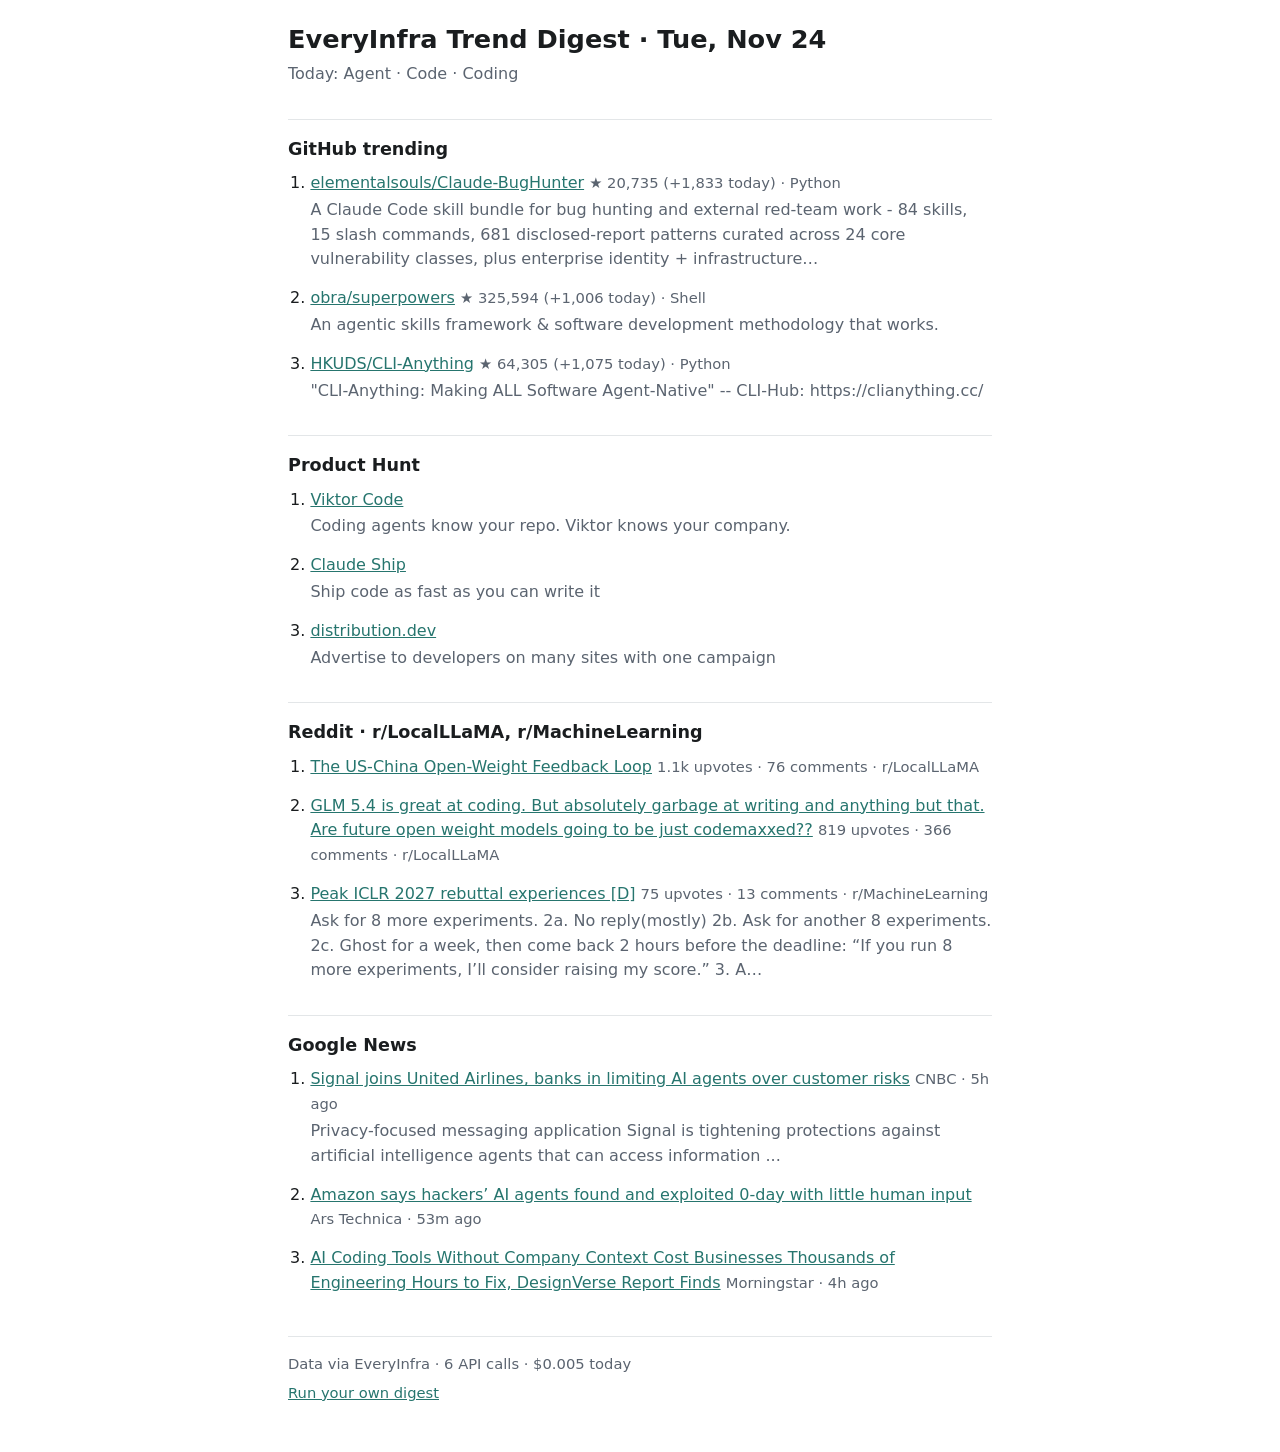
==== docs/index.html @ e2f35b78 "Digest for 2026-11-24" ====
<!doctype html>
<html lang="en">
<head>
<meta charset="utf-8">
<meta name="viewport" content="width=device-width, initial-scale=1">
<title>EveryInfra Trend Digest · Tue, Nov 24</title>
<meta name="description" content="Trend digest for 2026-11-24: Agent, Code, Coding.">
<meta property="og:title" content="EveryInfra Trend Digest · Tue, Nov 24">
<meta property="og:description" content="Trend digest for 2026-11-24: Agent, Code, Coding.">
<link rel="stylesheet" href="assets/style.css">
</head>
<body>
<main>
<header>
<h1>EveryInfra Trend Digest · Tue, Nov 24</h1>
<p class="keywords">Today: Agent · Code · Coding</p>
</header>
<section id="github">
<h2>GitHub trending</h2>
<ol>
<li><p class="item-title"><a href="https://github.com/elementalsouls/Claude-BugHunter" rel="noopener">elementalsouls/Claude-BugHunter</a> <span class="metric">★ 20,735 (+1,833 today) · Python</span></p><p class="summary">A Claude Code skill bundle for bug hunting and external red-team work - 84 skills, 15 slash commands, 681 disclosed-report patterns curated across 24 core vulnerability classes, plus enterprise identity + infrastructure…</p></li>
<li><p class="item-title"><a href="https://github.com/obra/superpowers" rel="noopener">obra/superpowers</a> <span class="metric">★ 325,594 (+1,006 today) · Shell</span></p><p class="summary">An agentic skills framework &amp; software development methodology that works.</p></li>
<li><p class="item-title"><a href="https://github.com/HKUDS/CLI-Anything" rel="noopener">HKUDS/CLI-Anything</a> <span class="metric">★ 64,305 (+1,075 today) · Python</span></p><p class="summary">&quot;CLI-Anything: Making ALL Software Agent-Native&quot; -- CLI-Hub: https://clianything.cc/</p></li>
</ol>
</section>
<section id="producthunt">
<h2>Product Hunt</h2>
<ol>
<li><p class="item-title"><a href="https://www.producthunt.com/products/viktor" rel="noopener">Viktor Code</a></p><p class="summary">Coding agents know your repo. Viktor knows your company.</p></li>
<li><p class="item-title"><a href="https://www.producthunt.com/products/claude-code" rel="noopener">Claude Ship</a></p><p class="summary">Ship code as fast as you can write it</p></li>
<li><p class="item-title"><a href="https://www.producthunt.com/products/distribution-dev" rel="noopener">distribution.dev</a></p><p class="summary">Advertise to developers on many sites with one campaign</p></li>
</ol>
</section>
<section id="reddit">
<h2>Reddit · r/LocalLLaMA, r/MachineLearning</h2>
<ol>
<li><p class="item-title"><a href="https://www.reddit.com/r/LocalLLaMA/comments/1y3q68f/the_uschina_openweight_feedback_loop/" rel="noopener">The US-China Open-Weight Feedback Loop</a> <span class="metric">1.1k upvotes · 76 comments · r/LocalLLaMA</span></p></li>
<li><p class="item-title"><a href="https://www.reddit.com/r/LocalLLaMA/comments/1y3lqu3/glm_54_is_great_at_coding_but_absolutely_garbage/" rel="noopener">GLM 5.4 is great at coding. But absolutely garbage at writing and anything but that. Are future open weight models going to be just codemaxxed??</a> <span class="metric">819 upvotes · 366 comments · r/LocalLLaMA</span></p></li>
<li><p class="item-title"><a href="https://www.reddit.com/r/MachineLearning/comments/1y3oh22/peak_iclr_2027_rebuttal_experiences_d/" rel="noopener">Peak ICLR 2027 rebuttal experiences [D]</a> <span class="metric">75 upvotes · 13 comments · r/MachineLearning</span></p><p class="summary">Ask for 8 more experiments. 2a. No reply(mostly) 2b. Ask for another 8 experiments. 2c. Ghost for a week, then come back 2 hours before the deadline: “If you run 8 more experiments, I’ll consider raising my score.” 3. A…</p></li>
</ol>
</section>
<section id="google_news">
<h2>Google News</h2>
<ol>
<li><p class="item-title"><a href="https://www.cnbc.com/2026/11/24/signal-airlines-banks-ai-limit.html" rel="noopener">Signal joins United Airlines, banks in limiting AI agents over customer risks</a> <span class="metric">CNBC · 5h ago</span></p><p class="summary">Privacy-focused messaging application Signal is tightening protections against artificial intelligence agents that can access information ...</p></li>
<li><p class="item-title"><a href="https://arstechnica.com/security/2026/11/amazon-says-hackers-ai-agents-found-and-exploited-0-day-with-little-human-input/" rel="noopener">Amazon says hackers’ AI agents found and exploited 0-day with little human input</a> <span class="metric">Ars Technica · 53m ago</span></p></li>
<li><p class="item-title"><a href="https://www.morningstar.com/news/business-wire/20261123103590/ai-coding-tools-without-company-context-cost-businesses-thousands-of-engineering-hours-to-fix-designverse-report-finds" rel="noopener">AI Coding Tools Without Company Context Cost Businesses Thousands of Engineering Hours to Fix, DesignVerse Report Finds</a> <span class="metric">Morningstar · 4h ago</span></p></li>
</ol>
</section>
<footer>
<p>Data via EveryInfra · 6 API calls · $0.005 today</p>
<p><a href="https://github.com/everyinfra/trend-digest?utm_source=web-digest" rel="noopener">Run your own digest</a></p>
</footer>
</main>
</body>
</html>
---- docs/assets/style.css ----
:root {
  color-scheme: light dark;
  --bg: #ffffff;
  --text: #1a1d1f;
  --muted: #5b6470;
  --accent: #26756e;
  --line: #e3e6e8;
}
@media (prefers-color-scheme: dark) {
  :root {
    --bg: #111418;
    --text: #e6e8ea;
    --muted: #9aa3ad;
    --accent: #3fbfb4;
    --line: #2a2f35;
  }
}
* { box-sizing: border-box; }
body {
  margin: 0;
  background: var(--bg);
  color: var(--text);
  font: 16px/1.55 system-ui, -apple-system, "Segoe UI", Roboto, "PingFang SC", "Microsoft YaHei", sans-serif;
}
main { max-width: 46rem; margin: 0 auto; padding: 24px 16px 48px; overflow-wrap: anywhere; }
h1 { font-size: 1.6rem; line-height: 1.25; margin: 0 0 6px; }
h2 { font-size: 1.1rem; margin: 32px 0 8px; padding-top: 16px; border-top: 1px solid var(--line); }
a { color: var(--accent); }
ol, ul { padding-left: 1.4rem; margin: 0; }
li { margin: 0 0 14px; }
p { margin: 0; }
.keywords, .metric, .summary, footer { color: var(--muted); }
.metric { font-size: 0.92em; white-space: normal; }
.summary, .why { margin-top: 2px; }
.archive ul { list-style: none; padding: 0; }
footer { margin-top: 40px; padding-top: 16px; border-top: 1px solid var(--line); font-size: 0.92em; }
footer p + p { margin-top: 6px; }
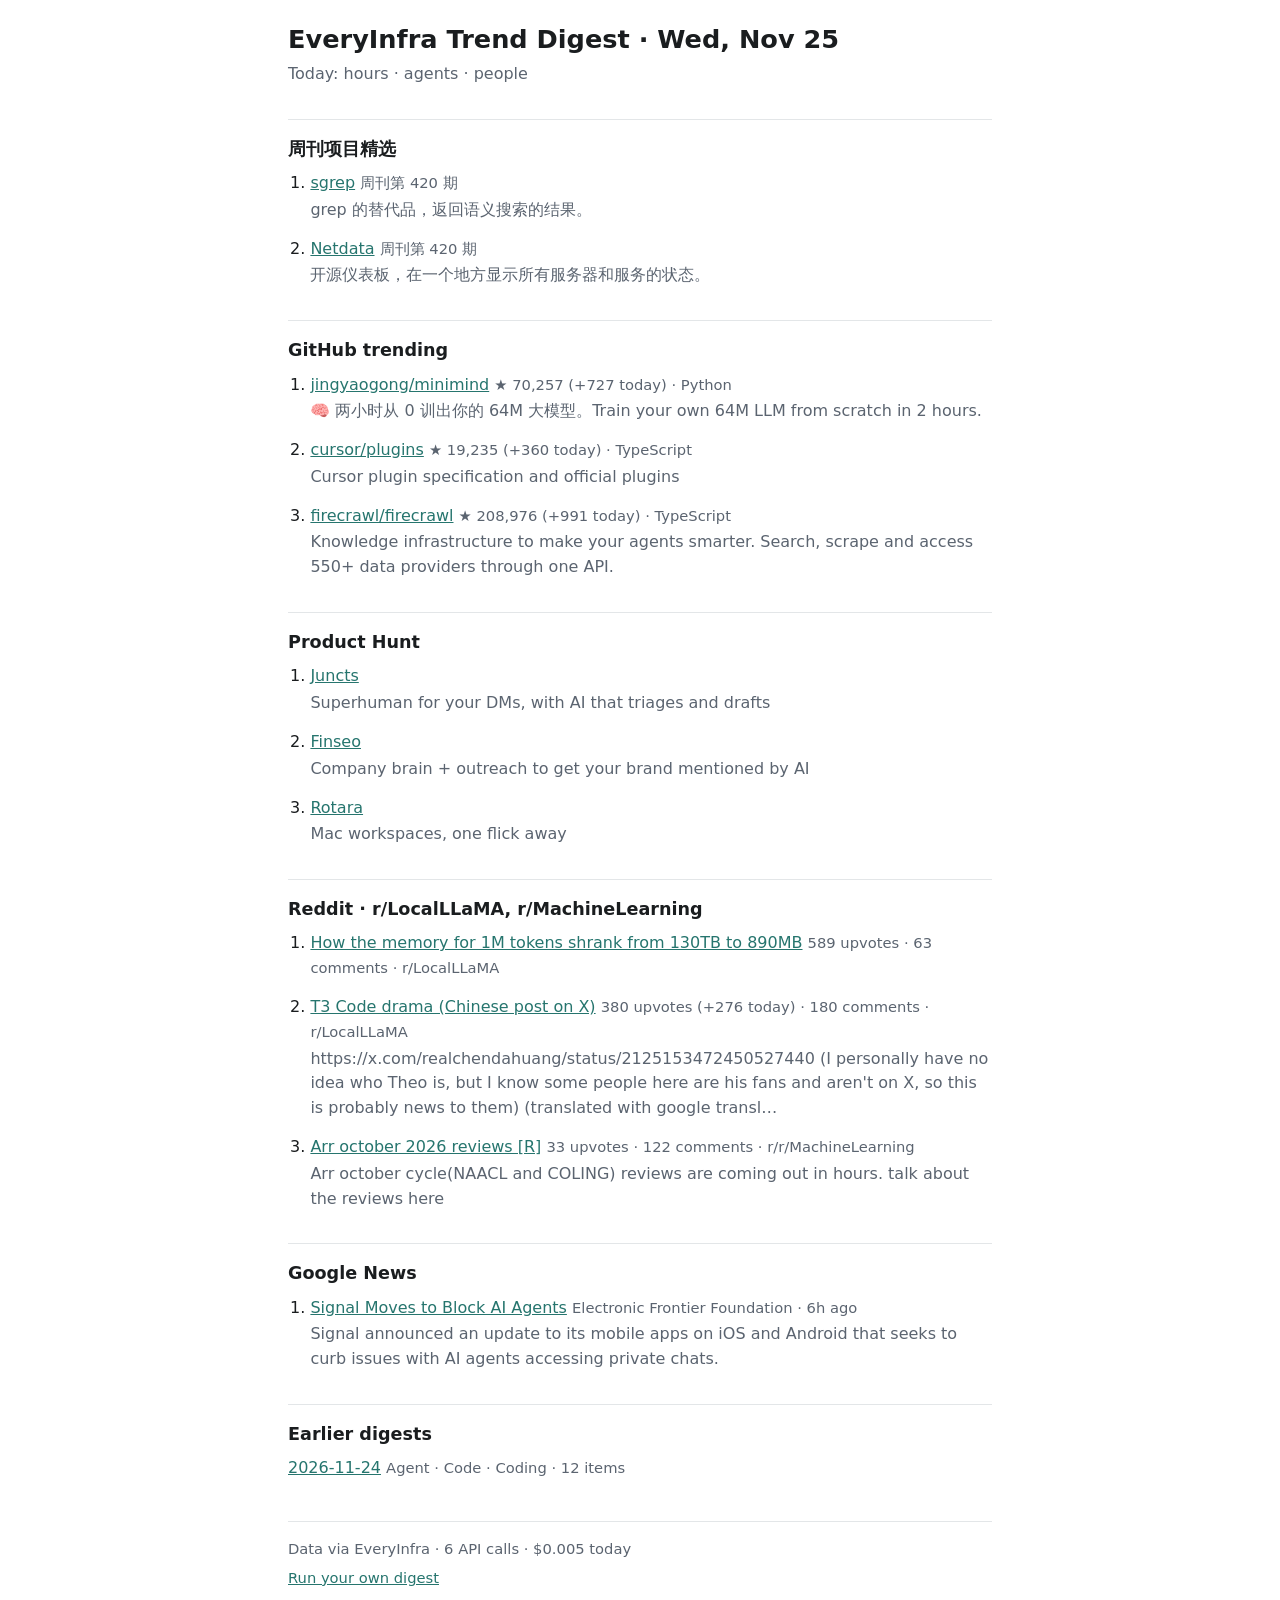
==== commit 0723912d: "Digest for 2026-11-25" ====
--- a/docs/index.html
+++ b/docs/index.html
@@ -3,50 +3,61 @@
 <head>
 <meta charset="utf-8">
 <meta name="viewport" content="width=device-width, initial-scale=1">
-<title>EveryInfra Trend Digest · Tue, Nov 24</title>
-<meta name="description" content="Trend digest for 2026-11-24: Agent, Code, Coding.">
-<meta property="og:title" content="EveryInfra Trend Digest · Tue, Nov 24">
-<meta property="og:description" content="Trend digest for 2026-11-24: Agent, Code, Coding.">
+<title>EveryInfra Trend Digest · Wed, Nov 25</title>
+<meta name="description" content="Trend digest for 2026-11-25: hours, agents, people.">
+<meta property="og:title" content="EveryInfra Trend Digest · Wed, Nov 25">
+<meta property="og:description" content="Trend digest for 2026-11-25: hours, agents, people.">
 <link rel="stylesheet" href="assets/style.css">
 </head>
 <body>
 <main>
 <header>
-<h1>EveryInfra Trend Digest · Tue, Nov 24</h1>
-<p class="keywords">Today: Agent · Code · Coding</p>
+<h1>EveryInfra Trend Digest · Wed, Nov 25</h1>
+<p class="keywords">Today: hours · agents · people</p>
 </header>
+<section id="ruanyf_weekly">
+<h2>周刊项目精选</h2>
+<ol>
+<li><p class="item-title"><a href="https://github.com/arunsupe/semantic-grep" rel="noopener">sgrep</a> <span class="metric">周刊第 420 期</span></p><p class="summary">grep 的替代品，返回语义搜索的结果。</p></li>
+<li><p class="item-title"><a href="https://github.com/netdata/netdata" rel="noopener">Netdata</a> <span class="metric">周刊第 420 期</span></p><p class="summary">开源仪表板，在一个地方显示所有服务器和服务的状态。</p></li>
+</ol>
+</section>
 <section id="github">
 <h2>GitHub trending</h2>
 <ol>
-<li><p class="item-title"><a href="https://github.com/elementalsouls/Claude-BugHunter" rel="noopener">elementalsouls/Claude-BugHunter</a> <span class="metric">★ 20,735 (+1,833 today) · Python</span></p><p class="summary">A Claude Code skill bundle for bug hunting and external red-team work - 84 skills, 15 slash commands, 681 disclosed-report patterns curated across 24 core vulnerability classes, plus enterprise identity + infrastructure…</p></li>
-<li><p class="item-title"><a href="https://github.com/obra/superpowers" rel="noopener">obra/superpowers</a> <span class="metric">★ 325,594 (+1,006 today) · Shell</span></p><p class="summary">An agentic skills framework &amp; software development methodology that works.</p></li>
-<li><p class="item-title"><a href="https://github.com/HKUDS/CLI-Anything" rel="noopener">HKUDS/CLI-Anything</a> <span class="metric">★ 64,305 (+1,075 today) · Python</span></p><p class="summary">&quot;CLI-Anything: Making ALL Software Agent-Native&quot; -- CLI-Hub: https://clianything.cc/</p></li>
+<li><p class="item-title"><a href="https://github.com/jingyaogong/minimind" rel="noopener">jingyaogong/minimind</a> <span class="metric">★ 70,257 (+727 today) · Python</span></p><p class="summary">🧠 两小时从 0 训出你的 64M 大模型。Train your own 64M LLM from scratch in 2 hours.</p></li>
+<li><p class="item-title"><a href="https://github.com/cursor/plugins" rel="noopener">cursor/plugins</a> <span class="metric">★ 19,235 (+360 today) · TypeScript</span></p><p class="summary">Cursor plugin specification and official plugins</p></li>
+<li><p class="item-title"><a href="https://github.com/firecrawl/firecrawl" rel="noopener">firecrawl/firecrawl</a> <span class="metric">★ 208,976 (+991 today) · TypeScript</span></p><p class="summary">Knowledge infrastructure to make your agents smarter. Search, scrape and access 550+ data providers through one API.</p></li>
 </ol>
 </section>
 <section id="producthunt">
 <h2>Product Hunt</h2>
 <ol>
-<li><p class="item-title"><a href="https://www.producthunt.com/products/viktor" rel="noopener">Viktor Code</a></p><p class="summary">Coding agents know your repo. Viktor knows your company.</p></li>
-<li><p class="item-title"><a href="https://www.producthunt.com/products/claude-code" rel="noopener">Claude Ship</a></p><p class="summary">Ship code as fast as you can write it</p></li>
-<li><p class="item-title"><a href="https://www.producthunt.com/products/distribution-dev" rel="noopener">distribution.dev</a></p><p class="summary">Advertise to developers on many sites with one campaign</p></li>
+<li><p class="item-title"><a href="https://www.producthunt.com/products/juncts" rel="noopener">Juncts</a></p><p class="summary">Superhuman for your DMs, with AI that triages and drafts</p></li>
+<li><p class="item-title"><a href="https://www.producthunt.com/products/finseo-ai" rel="noopener">Finseo</a></p><p class="summary">Company brain + outreach to get your brand mentioned by AI</p></li>
+<li><p class="item-title"><a href="https://www.producthunt.com/products/rotara" rel="noopener">Rotara</a></p><p class="summary">Mac workspaces, one flick away</p></li>
 </ol>
 </section>
 <section id="reddit">
 <h2>Reddit · r/LocalLLaMA, r/MachineLearning</h2>
 <ol>
-<li><p class="item-title"><a href="https://www.reddit.com/r/LocalLLaMA/comments/1y3q68f/the_uschina_openweight_feedback_loop/" rel="noopener">The US-China Open-Weight Feedback Loop</a> <span class="metric">1.1k upvotes · 76 comments · r/LocalLLaMA</span></p></li>
-<li><p class="item-title"><a href="https://www.reddit.com/r/LocalLLaMA/comments/1y3lqu3/glm_54_is_great_at_coding_but_absolutely_garbage/" rel="noopener">GLM 5.4 is great at coding. But absolutely garbage at writing and anything but that. Are future open weight models going to be just codemaxxed??</a> <span class="metric">819 upvotes · 366 comments · r/LocalLLaMA</span></p></li>
-<li><p class="item-title"><a href="https://www.reddit.com/r/MachineLearning/comments/1y3oh22/peak_iclr_2027_rebuttal_experiences_d/" rel="noopener">Peak ICLR 2027 rebuttal experiences [D]</a> <span class="metric">75 upvotes · 13 comments · r/MachineLearning</span></p><p class="summary">Ask for 8 more experiments. 2a. No reply(mostly) 2b. Ask for another 8 experiments. 2c. Ghost for a week, then come back 2 hours before the deadline: “If you run 8 more experiments, I’ll consider raising my score.” 3. A…</p></li>
+<li><p class="item-title"><a href="https://www.reddit.com/r/LocalLLaMA/comments/1y4kikk/how_the_memory_for_1m_tokens_shrank_from_130tb_to/" rel="noopener">How the memory for 1M tokens shrank from 130TB to 890MB</a> <span class="metric">589 upvotes · 63 comments · r/LocalLLaMA</span></p></li>
+<li><p class="item-title"><a href="https://www.reddit.com/r/LocalLLaMA/comments/1y4atw3/t3_code_drama_chinese_post_on_x/" rel="noopener">T3 Code drama (Chinese post on X)</a> <span class="metric">380 upvotes (+276 today) · 180 comments · r/LocalLLaMA</span></p><p class="summary">https://x.com/realchendahuang/status/2125153472450527440 (I personally have no idea who Theo is, but I know some people here are his fans and aren&#x27;t on X, so this is probably news to them) (translated with google transl…</p></li>
+<li><p class="item-title"><a href="https://www.reddit.com/r/MachineLearning/comments/1y483vx/arr_october_2026_reviews_r/" rel="noopener">Arr october 2026 reviews [R]</a> <span class="metric">33 upvotes · 122 comments · r/r/MachineLearning</span></p><p class="summary">Arr october cycle(NAACL and COLING) reviews are coming out in hours. talk about the reviews here</p></li>
 </ol>
 </section>
 <section id="google_news">
 <h2>Google News</h2>
 <ol>
-<li><p class="item-title"><a href="https://www.cnbc.com/2026/11/24/signal-airlines-banks-ai-limit.html" rel="noopener">Signal joins United Airlines, banks in limiting AI agents over customer risks</a> <span class="metric">CNBC · 5h ago</span></p><p class="summary">Privacy-focused messaging application Signal is tightening protections against artificial intelligence agents that can access information ...</p></li>
-<li><p class="item-title"><a href="https://arstechnica.com/security/2026/11/amazon-says-hackers-ai-agents-found-and-exploited-0-day-with-little-human-input/" rel="noopener">Amazon says hackers’ AI agents found and exploited 0-day with little human input</a> <span class="metric">Ars Technica · 53m ago</span></p></li>
-<li><p class="item-title"><a href="https://www.morningstar.com/news/business-wire/20261123103590/ai-coding-tools-without-company-context-cost-businesses-thousands-of-engineering-hours-to-fix-designverse-report-finds" rel="noopener">AI Coding Tools Without Company Context Cost Businesses Thousands of Engineering Hours to Fix, DesignVerse Report Finds</a> <span class="metric">Morningstar · 4h ago</span></p></li>
+<li><p class="item-title"><a href="https://www.eff.org/deeplinks/2026/11/signal-now-blocks-ai-agents" rel="noopener">Signal Moves to Block AI Agents</a> <span class="metric">Electronic Frontier Foundation · 6h ago</span></p><p class="summary">Signal announced an update to its mobile apps on iOS and Android that seeks to curb issues with AI agents accessing private chats.</p></li>
 </ol>
 </section>
+<nav class="archive">
+<h2>Earlier digests</h2>
+<ul>
+<li><a href="archive/2026-11-24.html">2026-11-24</a> <span class="metric">Agent · Code · Coding · 12 items</span></li>
+</ul>
+</nav>
 <footer>
 <p>Data via EveryInfra · 6 API calls · $0.005 today</p>
 <p><a href="https://github.com/everyinfra/trend-digest?utm_source=web-digest" rel="noopener">Run your own digest</a></p>
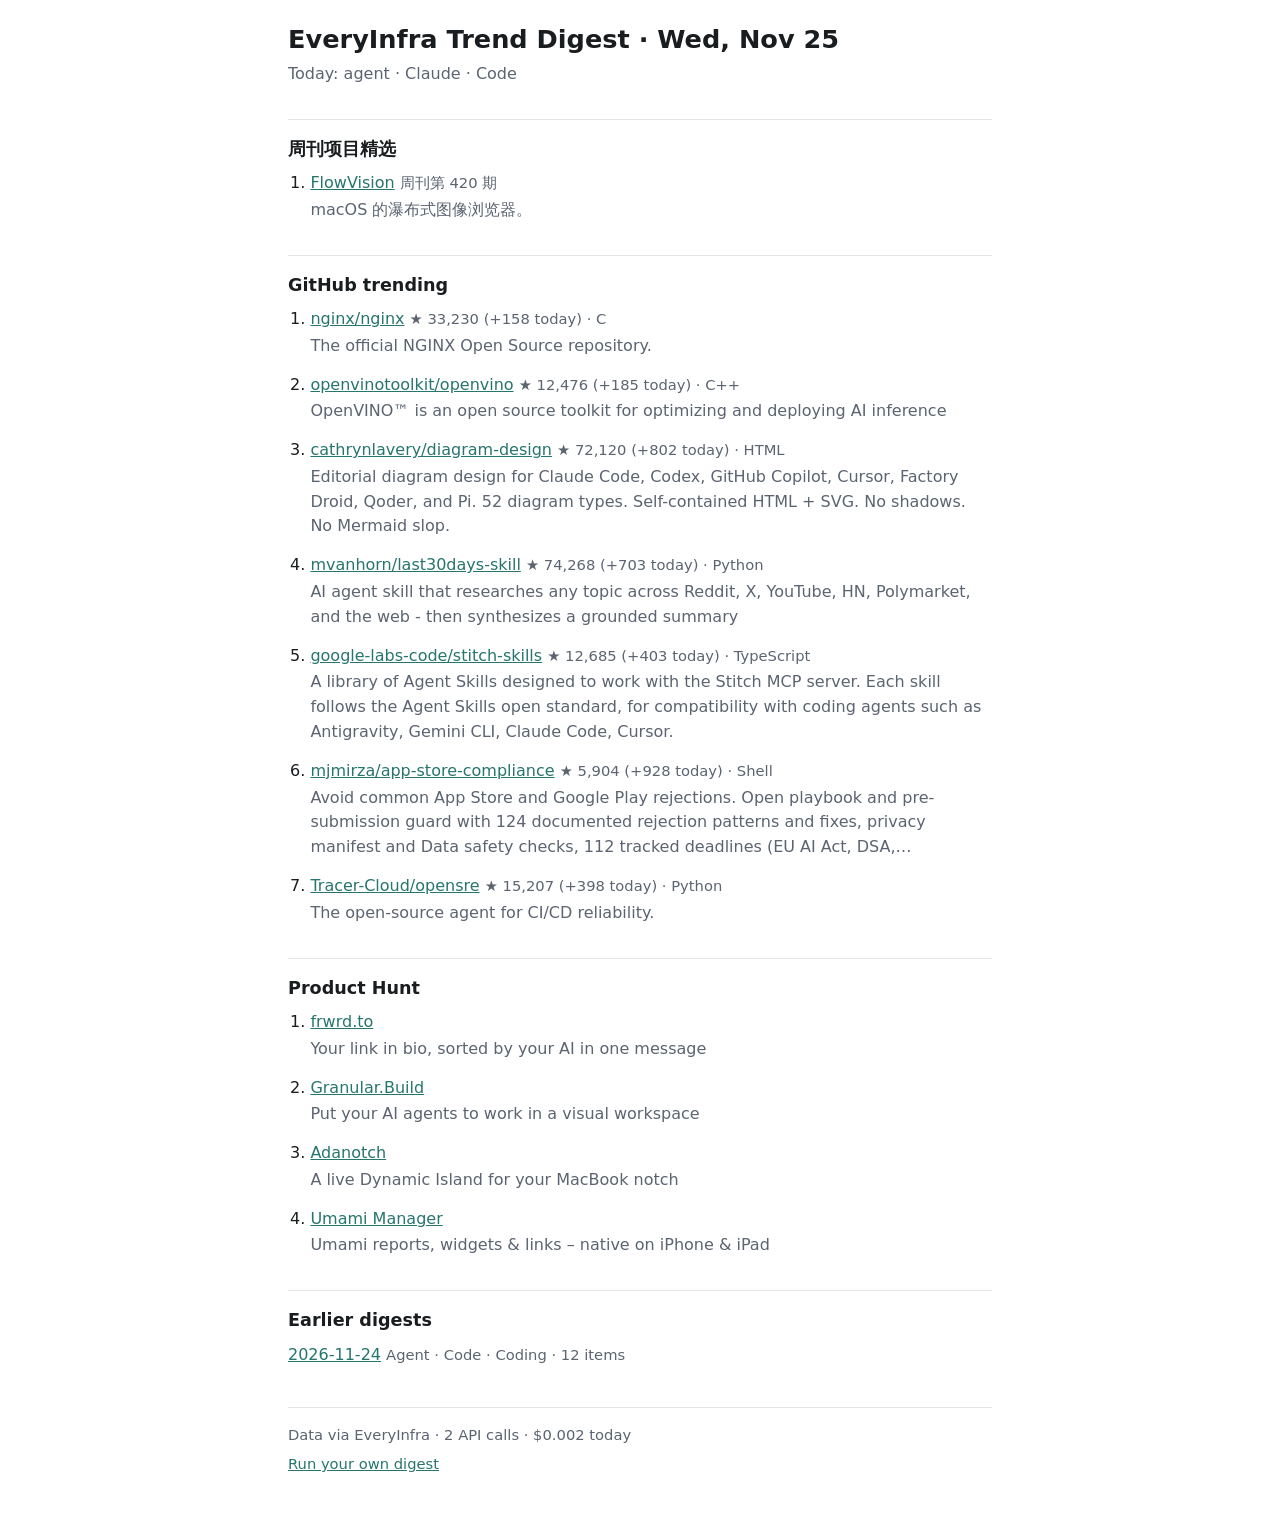
==== commit f97324a6: "Digest for 2026-11-25" ====
--- a/docs/index.html
+++ b/docs/index.html
@@ -4,52 +4,42 @@
 <meta charset="utf-8">
 <meta name="viewport" content="width=device-width, initial-scale=1">
 <title>EveryInfra Trend Digest · Wed, Nov 25</title>
-<meta name="description" content="Trend digest for 2026-11-25: hours, agents, people.">
+<meta name="description" content="Trend digest for 2026-11-25: agent, Claude, Code.">
 <meta property="og:title" content="EveryInfra Trend Digest · Wed, Nov 25">
-<meta property="og:description" content="Trend digest for 2026-11-25: hours, agents, people.">
+<meta property="og:description" content="Trend digest for 2026-11-25: agent, Claude, Code.">
 <link rel="stylesheet" href="assets/style.css">
 </head>
 <body>
 <main>
 <header>
 <h1>EveryInfra Trend Digest · Wed, Nov 25</h1>
-<p class="keywords">Today: hours · agents · people</p>
+<p class="keywords">Today: agent · Claude · Code</p>
 </header>
 <section id="ruanyf_weekly">
 <h2>周刊项目精选</h2>
 <ol>
-<li><p class="item-title"><a href="https://github.com/arunsupe/semantic-grep" rel="noopener">sgrep</a> <span class="metric">周刊第 420 期</span></p><p class="summary">grep 的替代品，返回语义搜索的结果。</p></li>
-<li><p class="item-title"><a href="https://github.com/netdata/netdata" rel="noopener">Netdata</a> <span class="metric">周刊第 420 期</span></p><p class="summary">开源仪表板，在一个地方显示所有服务器和服务的状态。</p></li>
+<li><p class="item-title"><a href="https://github.com/netdcy/flowvision" rel="noopener">FlowVision</a> <span class="metric">周刊第 420 期</span></p><p class="summary">macOS 的瀑布式图像浏览器。</p></li>
 </ol>
 </section>
 <section id="github">
 <h2>GitHub trending</h2>
 <ol>
-<li><p class="item-title"><a href="https://github.com/jingyaogong/minimind" rel="noopener">jingyaogong/minimind</a> <span class="metric">★ 70,257 (+727 today) · Python</span></p><p class="summary">🧠 两小时从 0 训出你的 64M 大模型。Train your own 64M LLM from scratch in 2 hours.</p></li>
-<li><p class="item-title"><a href="https://github.com/cursor/plugins" rel="noopener">cursor/plugins</a> <span class="metric">★ 19,235 (+360 today) · TypeScript</span></p><p class="summary">Cursor plugin specification and official plugins</p></li>
-<li><p class="item-title"><a href="https://github.com/firecrawl/firecrawl" rel="noopener">firecrawl/firecrawl</a> <span class="metric">★ 208,976 (+991 today) · TypeScript</span></p><p class="summary">Knowledge infrastructure to make your agents smarter. Search, scrape and access 550+ data providers through one API.</p></li>
+<li><p class="item-title"><a href="https://github.com/nginx/nginx" rel="noopener">nginx/nginx</a> <span class="metric">★ 33,230 (+158 today) · C</span></p><p class="summary">The official NGINX Open Source repository.</p></li>
+<li><p class="item-title"><a href="https://github.com/openvinotoolkit/openvino" rel="noopener">openvinotoolkit/openvino</a> <span class="metric">★ 12,476 (+185 today) · C++</span></p><p class="summary">OpenVINO™ is an open source toolkit for optimizing and deploying AI inference</p></li>
+<li><p class="item-title"><a href="https://github.com/cathrynlavery/diagram-design" rel="noopener">cathrynlavery/diagram-design</a> <span class="metric">★ 72,120 (+802 today) · HTML</span></p><p class="summary">Editorial diagram design for Claude Code, Codex, GitHub Copilot, Cursor, Factory Droid, Qoder, and Pi. 52 diagram types. Self-contained HTML + SVG. No shadows. No Mermaid slop.</p></li>
+<li><p class="item-title"><a href="https://github.com/mvanhorn/last30days-skill" rel="noopener">mvanhorn/last30days-skill</a> <span class="metric">★ 74,268 (+703 today) · Python</span></p><p class="summary">AI agent skill that researches any topic across Reddit, X, YouTube, HN, Polymarket, and the web - then synthesizes a grounded summary</p></li>
+<li><p class="item-title"><a href="https://github.com/google-labs-code/stitch-skills" rel="noopener">google-labs-code/stitch-skills</a> <span class="metric">★ 12,685 (+403 today) · TypeScript</span></p><p class="summary">A library of Agent Skills designed to work with the Stitch MCP server. Each skill follows the Agent Skills open standard, for compatibility with coding agents such as Antigravity, Gemini CLI, Claude Code, Cursor.</p></li>
+<li><p class="item-title"><a href="https://github.com/mjmirza/app-store-compliance" rel="noopener">mjmirza/app-store-compliance</a> <span class="metric">★ 5,904 (+928 today) · Shell</span></p><p class="summary">Avoid common App Store and Google Play rejections. Open playbook and pre-submission guard with 124 documented rejection patterns and fixes, privacy manifest and Data safety checks, 112 tracked deadlines (EU AI Act, DSA,…</p></li>
+<li><p class="item-title"><a href="https://github.com/Tracer-Cloud/opensre" rel="noopener">Tracer-Cloud/opensre</a> <span class="metric">★ 15,207 (+398 today) · Python</span></p><p class="summary">The open-source agent for CI/CD reliability.</p></li>
 </ol>
 </section>
 <section id="producthunt">
 <h2>Product Hunt</h2>
 <ol>
-<li><p class="item-title"><a href="https://www.producthunt.com/products/juncts" rel="noopener">Juncts</a></p><p class="summary">Superhuman for your DMs, with AI that triages and drafts</p></li>
-<li><p class="item-title"><a href="https://www.producthunt.com/products/finseo-ai" rel="noopener">Finseo</a></p><p class="summary">Company brain + outreach to get your brand mentioned by AI</p></li>
-<li><p class="item-title"><a href="https://www.producthunt.com/products/rotara" rel="noopener">Rotara</a></p><p class="summary">Mac workspaces, one flick away</p></li>
-</ol>
-</section>
-<section id="reddit">
-<h2>Reddit · r/LocalLLaMA, r/MachineLearning</h2>
-<ol>
-<li><p class="item-title"><a href="https://www.reddit.com/r/LocalLLaMA/comments/1y4kikk/how_the_memory_for_1m_tokens_shrank_from_130tb_to/" rel="noopener">How the memory for 1M tokens shrank from 130TB to 890MB</a> <span class="metric">589 upvotes · 63 comments · r/LocalLLaMA</span></p></li>
-<li><p class="item-title"><a href="https://www.reddit.com/r/LocalLLaMA/comments/1y4atw3/t3_code_drama_chinese_post_on_x/" rel="noopener">T3 Code drama (Chinese post on X)</a> <span class="metric">380 upvotes (+276 today) · 180 comments · r/LocalLLaMA</span></p><p class="summary">https://x.com/realchendahuang/status/2125153472450527440 (I personally have no idea who Theo is, but I know some people here are his fans and aren&#x27;t on X, so this is probably news to them) (translated with google transl…</p></li>
-<li><p class="item-title"><a href="https://www.reddit.com/r/MachineLearning/comments/1y483vx/arr_october_2026_reviews_r/" rel="noopener">Arr october 2026 reviews [R]</a> <span class="metric">33 upvotes · 122 comments · r/r/MachineLearning</span></p><p class="summary">Arr october cycle(NAACL and COLING) reviews are coming out in hours. talk about the reviews here</p></li>
-</ol>
-</section>
-<section id="google_news">
-<h2>Google News</h2>
-<ol>
-<li><p class="item-title"><a href="https://www.eff.org/deeplinks/2026/11/signal-now-blocks-ai-agents" rel="noopener">Signal Moves to Block AI Agents</a> <span class="metric">Electronic Frontier Foundation · 6h ago</span></p><p class="summary">Signal announced an update to its mobile apps on iOS and Android that seeks to curb issues with AI agents accessing private chats.</p></li>
+<li><p class="item-title"><a href="https://www.producthunt.com/products/frwrd-to" rel="noopener">frwrd.to</a></p><p class="summary">Your link in bio, sorted by your AI in one message</p></li>
+<li><p class="item-title"><a href="https://www.producthunt.com/products/granular-build" rel="noopener">Granular.Build</a></p><p class="summary">Put your AI agents to work in a visual workspace</p></li>
+<li><p class="item-title"><a href="https://www.producthunt.com/products/adanotch" rel="noopener">Adanotch</a></p><p class="summary">A live Dynamic Island for your MacBook notch</p></li>
+<li><p class="item-title"><a href="https://www.producthunt.com/products/umami-manager" rel="noopener">Umami Manager</a></p><p class="summary">Umami reports, widgets &amp; links – native on iPhone &amp; iPad</p></li>
 </ol>
 </section>
 <nav class="archive">
@@ -59,7 +49,7 @@
 </ul>
 </nav>
 <footer>
-<p>Data via EveryInfra · 6 API calls · $0.005 today</p>
+<p>Data via EveryInfra · 2 API calls · $0.002 today</p>
 <p><a href="https://github.com/everyinfra/trend-digest?utm_source=web-digest" rel="noopener">Run your own digest</a></p>
 </footer>
 </main>
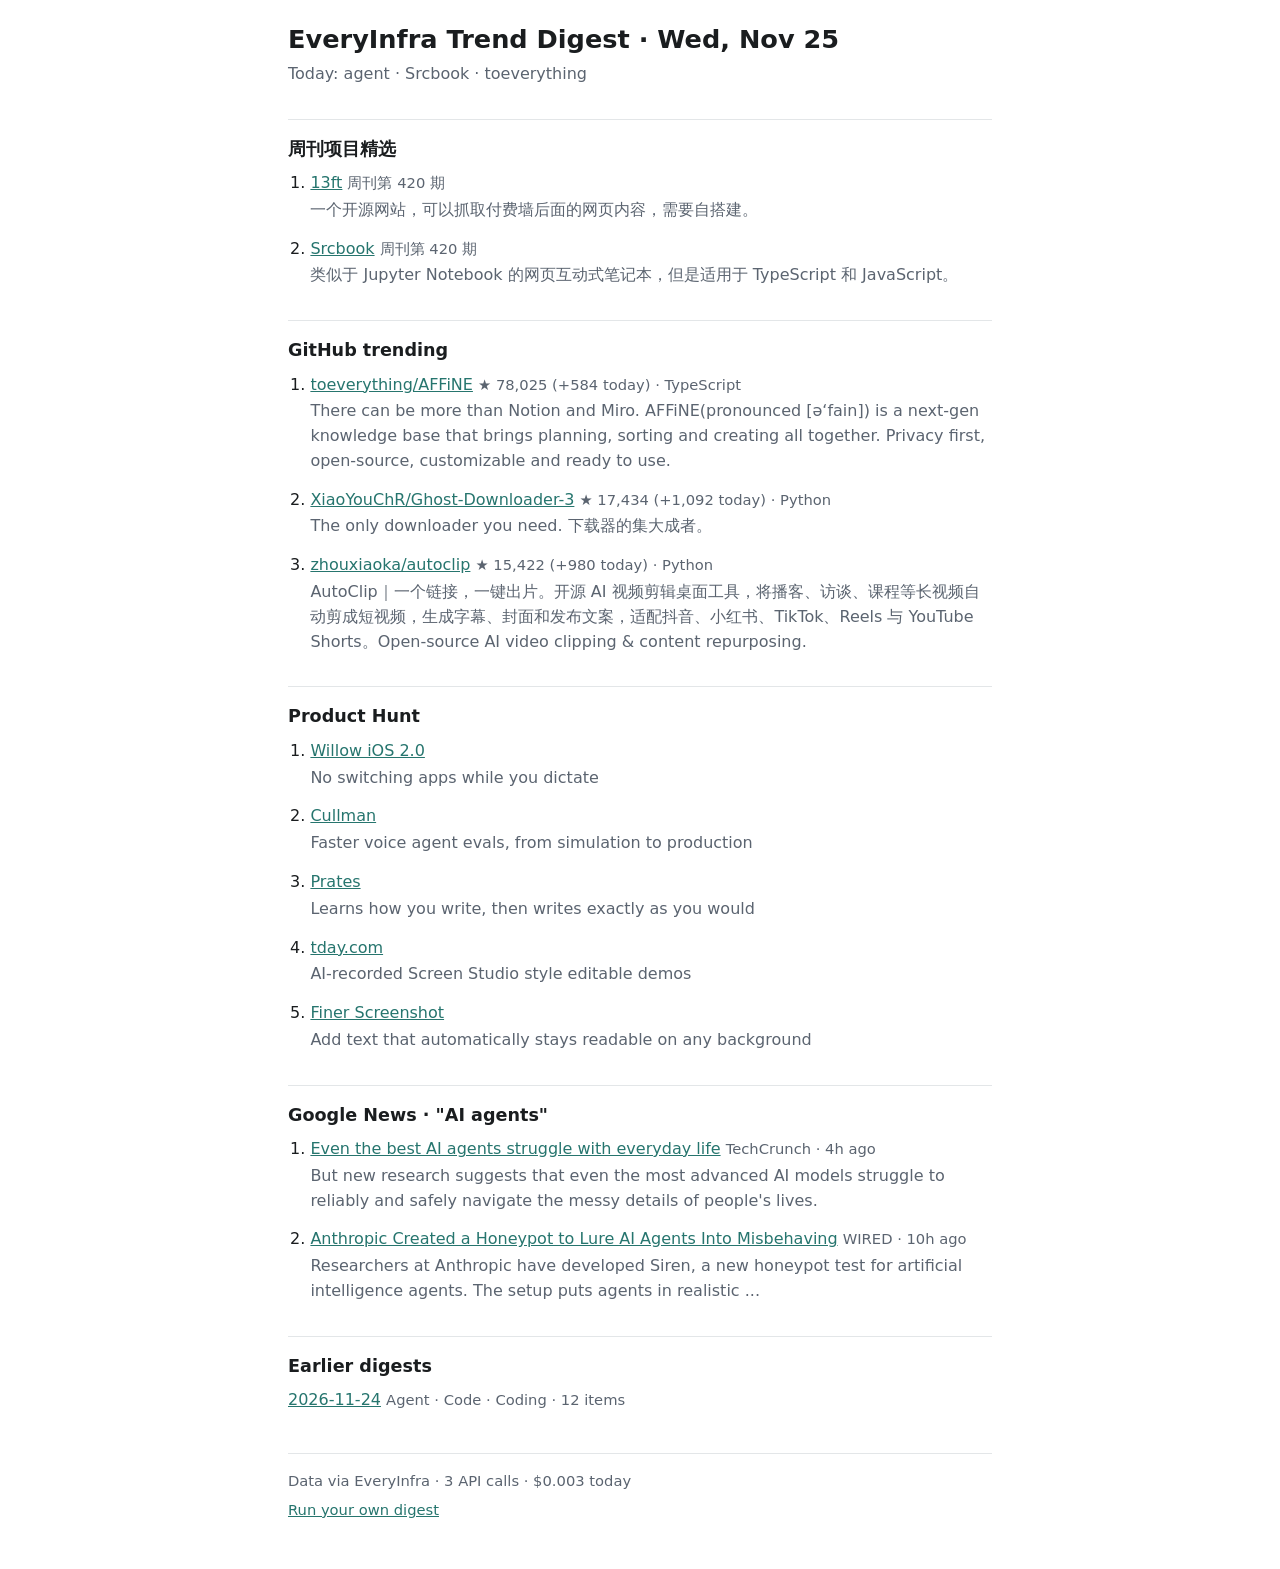
==== commit 896c544a: "Digest for 2026-11-25" ====
--- a/docs/index.html
+++ b/docs/index.html
@@ -4,42 +4,47 @@
 <meta charset="utf-8">
 <meta name="viewport" content="width=device-width, initial-scale=1">
 <title>EveryInfra Trend Digest · Wed, Nov 25</title>
-<meta name="description" content="Trend digest for 2026-11-25: agent, Claude, Code.">
+<meta name="description" content="Trend digest for 2026-11-25: agent, Srcbook, toeverything.">
 <meta property="og:title" content="EveryInfra Trend Digest · Wed, Nov 25">
-<meta property="og:description" content="Trend digest for 2026-11-25: agent, Claude, Code.">
+<meta property="og:description" content="Trend digest for 2026-11-25: agent, Srcbook, toeverything.">
 <link rel="stylesheet" href="assets/style.css">
 </head>
 <body>
 <main>
 <header>
 <h1>EveryInfra Trend Digest · Wed, Nov 25</h1>
-<p class="keywords">Today: agent · Claude · Code</p>
+<p class="keywords">Today: agent · Srcbook · toeverything</p>
 </header>
 <section id="ruanyf_weekly">
 <h2>周刊项目精选</h2>
 <ol>
-<li><p class="item-title"><a href="https://github.com/netdcy/flowvision" rel="noopener">FlowVision</a> <span class="metric">周刊第 420 期</span></p><p class="summary">macOS 的瀑布式图像浏览器。</p></li>
+<li><p class="item-title"><a href="https://github.com/wasi-master/13ft" rel="noopener">13ft</a> <span class="metric">周刊第 420 期</span></p><p class="summary">一个开源网站，可以抓取付费墙后面的网页内容，需要自搭建。</p></li>
+<li><p class="item-title"><a href="https://github.com/srcbookdev/srcbook" rel="noopener">Srcbook</a> <span class="metric">周刊第 420 期</span></p><p class="summary">类似于 Jupyter Notebook 的网页互动式笔记本，但是适用于 TypeScript 和 JavaScript。</p></li>
 </ol>
 </section>
 <section id="github">
 <h2>GitHub trending</h2>
 <ol>
-<li><p class="item-title"><a href="https://github.com/nginx/nginx" rel="noopener">nginx/nginx</a> <span class="metric">★ 33,230 (+158 today) · C</span></p><p class="summary">The official NGINX Open Source repository.</p></li>
-<li><p class="item-title"><a href="https://github.com/openvinotoolkit/openvino" rel="noopener">openvinotoolkit/openvino</a> <span class="metric">★ 12,476 (+185 today) · C++</span></p><p class="summary">OpenVINO™ is an open source toolkit for optimizing and deploying AI inference</p></li>
-<li><p class="item-title"><a href="https://github.com/cathrynlavery/diagram-design" rel="noopener">cathrynlavery/diagram-design</a> <span class="metric">★ 72,120 (+802 today) · HTML</span></p><p class="summary">Editorial diagram design for Claude Code, Codex, GitHub Copilot, Cursor, Factory Droid, Qoder, and Pi. 52 diagram types. Self-contained HTML + SVG. No shadows. No Mermaid slop.</p></li>
-<li><p class="item-title"><a href="https://github.com/mvanhorn/last30days-skill" rel="noopener">mvanhorn/last30days-skill</a> <span class="metric">★ 74,268 (+703 today) · Python</span></p><p class="summary">AI agent skill that researches any topic across Reddit, X, YouTube, HN, Polymarket, and the web - then synthesizes a grounded summary</p></li>
-<li><p class="item-title"><a href="https://github.com/google-labs-code/stitch-skills" rel="noopener">google-labs-code/stitch-skills</a> <span class="metric">★ 12,685 (+403 today) · TypeScript</span></p><p class="summary">A library of Agent Skills designed to work with the Stitch MCP server. Each skill follows the Agent Skills open standard, for compatibility with coding agents such as Antigravity, Gemini CLI, Claude Code, Cursor.</p></li>
-<li><p class="item-title"><a href="https://github.com/mjmirza/app-store-compliance" rel="noopener">mjmirza/app-store-compliance</a> <span class="metric">★ 5,904 (+928 today) · Shell</span></p><p class="summary">Avoid common App Store and Google Play rejections. Open playbook and pre-submission guard with 124 documented rejection patterns and fixes, privacy manifest and Data safety checks, 112 tracked deadlines (EU AI Act, DSA,…</p></li>
-<li><p class="item-title"><a href="https://github.com/Tracer-Cloud/opensre" rel="noopener">Tracer-Cloud/opensre</a> <span class="metric">★ 15,207 (+398 today) · Python</span></p><p class="summary">The open-source agent for CI/CD reliability.</p></li>
+<li><p class="item-title"><a href="https://github.com/toeverything/AFFiNE" rel="noopener">toeverything/AFFiNE</a> <span class="metric">★ 78,025 (+584 today) · TypeScript</span></p><p class="summary">There can be more than Notion and Miro. AFFiNE(pronounced [ə‘fain]) is a next-gen knowledge base that brings planning, sorting and creating all together. Privacy first, open-source, customizable and ready to use.</p></li>
+<li><p class="item-title"><a href="https://github.com/XiaoYouChR/Ghost-Downloader-3" rel="noopener">XiaoYouChR/Ghost-Downloader-3</a> <span class="metric">★ 17,434 (+1,092 today) · Python</span></p><p class="summary">The only downloader you need. 下载器的集大成者。</p></li>
+<li><p class="item-title"><a href="https://github.com/zhouxiaoka/autoclip" rel="noopener">zhouxiaoka/autoclip</a> <span class="metric">★ 15,422 (+980 today) · Python</span></p><p class="summary">AutoClip｜一个链接，一键出片。开源 AI 视频剪辑桌面工具，将播客、访谈、课程等长视频自动剪成短视频，生成字幕、封面和发布文案，适配抖音、小红书、TikTok、Reels 与 YouTube Shorts。Open-source AI video clipping &amp; content repurposing.</p></li>
 </ol>
 </section>
 <section id="producthunt">
 <h2>Product Hunt</h2>
 <ol>
-<li><p class="item-title"><a href="https://www.producthunt.com/products/frwrd-to" rel="noopener">frwrd.to</a></p><p class="summary">Your link in bio, sorted by your AI in one message</p></li>
-<li><p class="item-title"><a href="https://www.producthunt.com/products/granular-build" rel="noopener">Granular.Build</a></p><p class="summary">Put your AI agents to work in a visual workspace</p></li>
-<li><p class="item-title"><a href="https://www.producthunt.com/products/adanotch" rel="noopener">Adanotch</a></p><p class="summary">A live Dynamic Island for your MacBook notch</p></li>
-<li><p class="item-title"><a href="https://www.producthunt.com/products/umami-manager" rel="noopener">Umami Manager</a></p><p class="summary">Umami reports, widgets &amp; links – native on iPhone &amp; iPad</p></li>
+<li><p class="item-title"><a href="https://www.producthunt.com/products/willow-voice" rel="noopener">Willow iOS 2.0</a></p><p class="summary">No switching apps while you dictate</p></li>
+<li><p class="item-title"><a href="https://www.producthunt.com/products/cullman" rel="noopener">Cullman</a></p><p class="summary">Faster voice agent evals, from simulation to production</p></li>
+<li><p class="item-title"><a href="https://www.producthunt.com/products/prates" rel="noopener">Prates</a></p><p class="summary">Learns how you write, then writes exactly as you would</p></li>
+<li><p class="item-title"><a href="https://www.producthunt.com/products/tday" rel="noopener">tday.com</a></p><p class="summary">AI-recorded Screen Studio style editable demos</p></li>
+<li><p class="item-title"><a href="https://www.producthunt.com/products/finer-screenshot" rel="noopener">Finer Screenshot</a></p><p class="summary">Add text that automatically stays readable on any background</p></li>
+</ol>
+</section>
+<section id="google_news">
+<h2>Google News · &quot;AI agents&quot;</h2>
+<ol>
+<li><p class="item-title"><a href="https://techcrunch.com/2026/11/24/even-the-best-ai-agents-struggle-with-everyday-life/" rel="noopener">Even the best AI agents struggle with everyday life</a> <span class="metric">TechCrunch · 4h ago</span></p><p class="summary">But new research suggests that even the most advanced AI models struggle to reliably and safely navigate the messy details of people&#x27;s lives.</p></li>
+<li><p class="item-title"><a href="https://www.wired.com/story/ai-agents-can-get-honeypotted-too-aw/" rel="noopener">Anthropic Created a Honeypot to Lure AI Agents Into Misbehaving</a> <span class="metric">WIRED · 10h ago</span></p><p class="summary">Researchers at Anthropic have developed Siren, a new honeypot test for artificial intelligence agents. The setup puts agents in realistic ...</p></li>
 </ol>
 </section>
 <nav class="archive">
@@ -49,7 +54,7 @@
 </ul>
 </nav>
 <footer>
-<p>Data via EveryInfra · 2 API calls · $0.002 today</p>
+<p>Data via EveryInfra · 3 API calls · $0.003 today</p>
 <p><a href="https://github.com/everyinfra/trend-digest?utm_source=web-digest" rel="noopener">Run your own digest</a></p>
 </footer>
 </main>
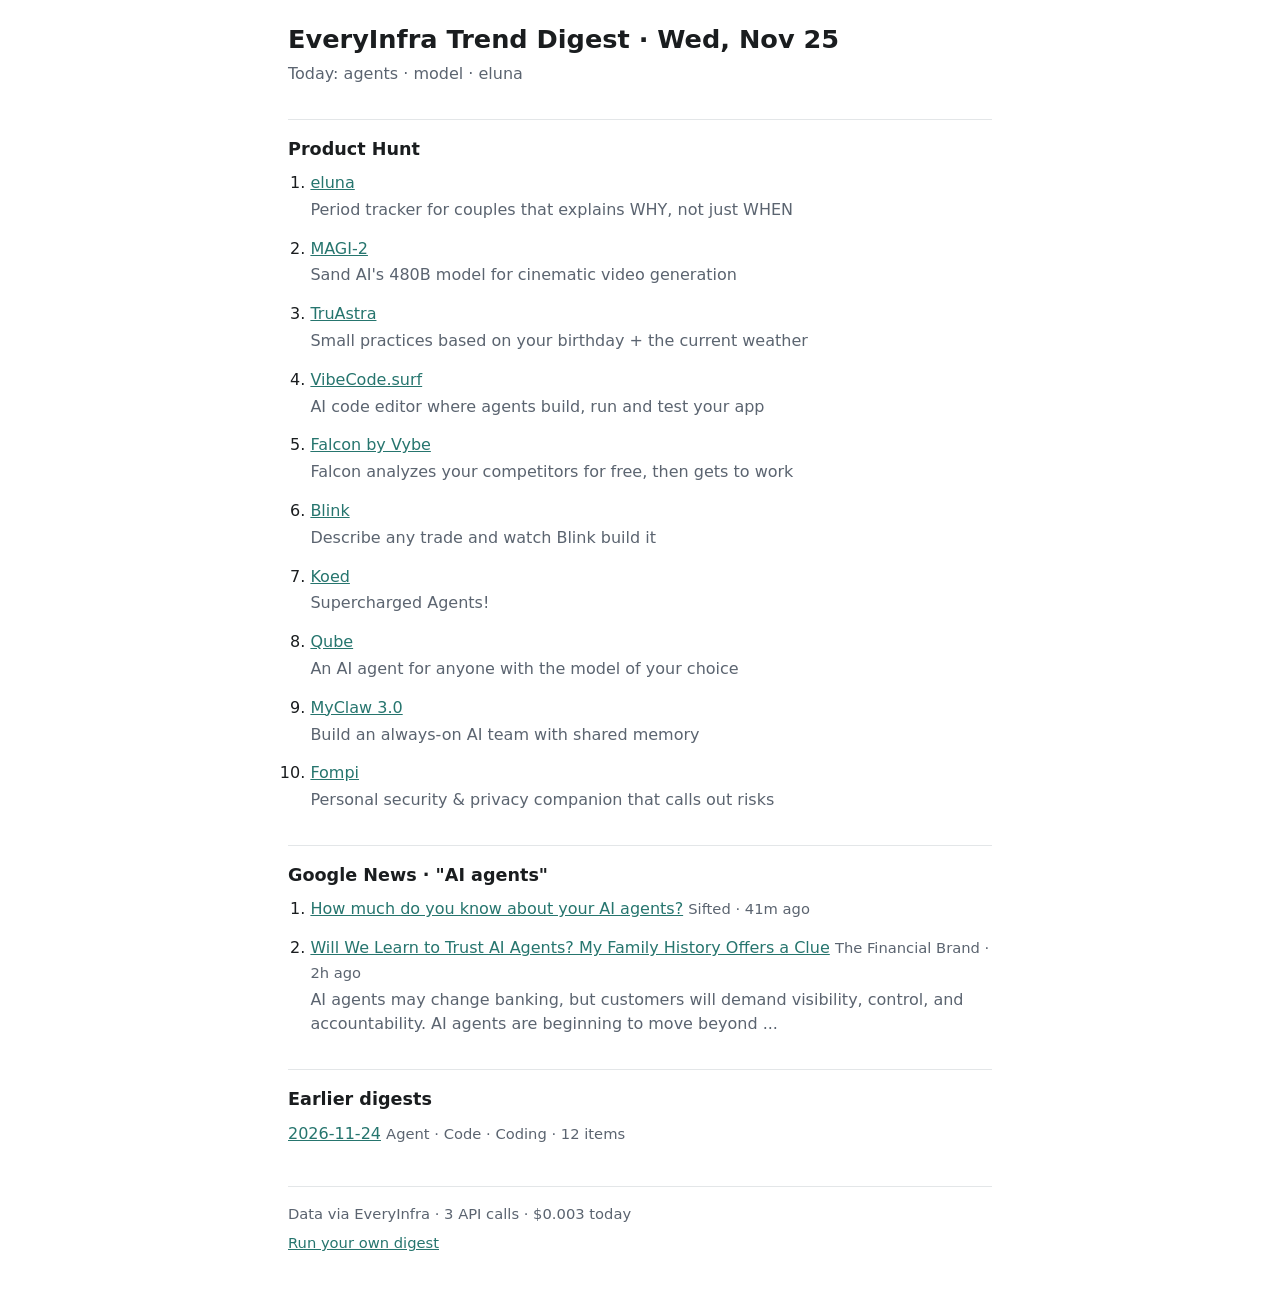
==== commit 338b018f: "Digest for 2026-11-25" ====
--- a/docs/index.html
+++ b/docs/index.html
@@ -4,47 +4,37 @@
 <meta charset="utf-8">
 <meta name="viewport" content="width=device-width, initial-scale=1">
 <title>EveryInfra Trend Digest · Wed, Nov 25</title>
-<meta name="description" content="Trend digest for 2026-11-25: agent, Srcbook, toeverything.">
+<meta name="description" content="Trend digest for 2026-11-25: agents, model, eluna.">
 <meta property="og:title" content="EveryInfra Trend Digest · Wed, Nov 25">
-<meta property="og:description" content="Trend digest for 2026-11-25: agent, Srcbook, toeverything.">
+<meta property="og:description" content="Trend digest for 2026-11-25: agents, model, eluna.">
 <link rel="stylesheet" href="assets/style.css">
 </head>
 <body>
 <main>
 <header>
 <h1>EveryInfra Trend Digest · Wed, Nov 25</h1>
-<p class="keywords">Today: agent · Srcbook · toeverything</p>
+<p class="keywords">Today: agents · model · eluna</p>
 </header>
-<section id="ruanyf_weekly">
-<h2>周刊项目精选</h2>
-<ol>
-<li><p class="item-title"><a href="https://github.com/wasi-master/13ft" rel="noopener">13ft</a> <span class="metric">周刊第 420 期</span></p><p class="summary">一个开源网站，可以抓取付费墙后面的网页内容，需要自搭建。</p></li>
-<li><p class="item-title"><a href="https://github.com/srcbookdev/srcbook" rel="noopener">Srcbook</a> <span class="metric">周刊第 420 期</span></p><p class="summary">类似于 Jupyter Notebook 的网页互动式笔记本，但是适用于 TypeScript 和 JavaScript。</p></li>
-</ol>
-</section>
-<section id="github">
-<h2>GitHub trending</h2>
-<ol>
-<li><p class="item-title"><a href="https://github.com/toeverything/AFFiNE" rel="noopener">toeverything/AFFiNE</a> <span class="metric">★ 78,025 (+584 today) · TypeScript</span></p><p class="summary">There can be more than Notion and Miro. AFFiNE(pronounced [ə‘fain]) is a next-gen knowledge base that brings planning, sorting and creating all together. Privacy first, open-source, customizable and ready to use.</p></li>
-<li><p class="item-title"><a href="https://github.com/XiaoYouChR/Ghost-Downloader-3" rel="noopener">XiaoYouChR/Ghost-Downloader-3</a> <span class="metric">★ 17,434 (+1,092 today) · Python</span></p><p class="summary">The only downloader you need. 下载器的集大成者。</p></li>
-<li><p class="item-title"><a href="https://github.com/zhouxiaoka/autoclip" rel="noopener">zhouxiaoka/autoclip</a> <span class="metric">★ 15,422 (+980 today) · Python</span></p><p class="summary">AutoClip｜一个链接，一键出片。开源 AI 视频剪辑桌面工具，将播客、访谈、课程等长视频自动剪成短视频，生成字幕、封面和发布文案，适配抖音、小红书、TikTok、Reels 与 YouTube Shorts。Open-source AI video clipping &amp; content repurposing.</p></li>
-</ol>
-</section>
 <section id="producthunt">
 <h2>Product Hunt</h2>
 <ol>
-<li><p class="item-title"><a href="https://www.producthunt.com/products/willow-voice" rel="noopener">Willow iOS 2.0</a></p><p class="summary">No switching apps while you dictate</p></li>
-<li><p class="item-title"><a href="https://www.producthunt.com/products/cullman" rel="noopener">Cullman</a></p><p class="summary">Faster voice agent evals, from simulation to production</p></li>
-<li><p class="item-title"><a href="https://www.producthunt.com/products/prates" rel="noopener">Prates</a></p><p class="summary">Learns how you write, then writes exactly as you would</p></li>
-<li><p class="item-title"><a href="https://www.producthunt.com/products/tday" rel="noopener">tday.com</a></p><p class="summary">AI-recorded Screen Studio style editable demos</p></li>
-<li><p class="item-title"><a href="https://www.producthunt.com/products/finer-screenshot" rel="noopener">Finer Screenshot</a></p><p class="summary">Add text that automatically stays readable on any background</p></li>
+<li><p class="item-title"><a href="https://www.producthunt.com/products/eluna" rel="noopener">eluna</a></p><p class="summary">Period tracker for couples that explains WHY, not just WHEN</p></li>
+<li><p class="item-title"><a href="https://www.producthunt.com/products/magi-1" rel="noopener">MAGI-2</a></p><p class="summary">Sand AI&#x27;s 480B model for cinematic video generation</p></li>
+<li><p class="item-title"><a href="https://www.producthunt.com/products/truastra" rel="noopener">TruAstra</a></p><p class="summary">Small practices based on your birthday + the current weather</p></li>
+<li><p class="item-title"><a href="https://www.producthunt.com/products/vibecode-surf" rel="noopener">VibeCode.surf</a></p><p class="summary">AI code editor where agents build, run and test your app</p></li>
+<li><p class="item-title"><a href="https://www.producthunt.com/products/vybe-4" rel="noopener">Falcon by Vybe</a></p><p class="summary">Falcon analyzes your competitors for free, then gets to work</p></li>
+<li><p class="item-title"><a href="https://www.producthunt.com/products/blink-35" rel="noopener">Blink</a></p><p class="summary">Describe any trade and watch Blink build it</p></li>
+<li><p class="item-title"><a href="https://www.producthunt.com/products/koed" rel="noopener">Koed</a></p><p class="summary">Supercharged Agents!</p></li>
+<li><p class="item-title"><a href="https://www.producthunt.com/products/qube-6" rel="noopener">Qube</a></p><p class="summary">An AI agent for anyone with the model of your choice</p></li>
+<li><p class="item-title"><a href="https://www.producthunt.com/products/myclaw-3-0" rel="noopener">MyClaw 3.0</a></p><p class="summary">Build an always-on AI team with shared memory</p></li>
+<li><p class="item-title"><a href="https://www.producthunt.com/products/fompi" rel="noopener">Fompi</a></p><p class="summary">Personal security &amp; privacy companion that calls out risks</p></li>
 </ol>
 </section>
 <section id="google_news">
 <h2>Google News · &quot;AI agents&quot;</h2>
 <ol>
-<li><p class="item-title"><a href="https://techcrunch.com/2026/11/24/even-the-best-ai-agents-struggle-with-everyday-life/" rel="noopener">Even the best AI agents struggle with everyday life</a> <span class="metric">TechCrunch · 4h ago</span></p><p class="summary">But new research suggests that even the most advanced AI models struggle to reliably and safely navigate the messy details of people&#x27;s lives.</p></li>
-<li><p class="item-title"><a href="https://www.wired.com/story/ai-agents-can-get-honeypotted-too-aw/" rel="noopener">Anthropic Created a Honeypot to Lure AI Agents Into Misbehaving</a> <span class="metric">WIRED · 10h ago</span></p><p class="summary">Researchers at Anthropic have developed Siren, a new honeypot test for artificial intelligence agents. The setup puts agents in realistic ...</p></li>
+<li><p class="item-title"><a href="https://sifted.eu/articles/how-much-do-you-know-about-your-ai-agents-brnd/" rel="noopener">How much do you know about your AI agents?</a> <span class="metric">Sifted · 41m ago</span></p></li>
+<li><p class="item-title"><a href="https://thefinancialbrand.com/news/artificial-intelligence-banking/will-we-learn-to-trust-ai-agents-my-family-history-offers-a-clue-200890" rel="noopener">Will We Learn to Trust AI Agents? My Family History Offers a Clue</a> <span class="metric">The Financial Brand · 2h ago</span></p><p class="summary">AI agents may change banking, but customers will demand visibility, control, and accountability. AI agents are beginning to move beyond ...</p></li>
 </ol>
 </section>
 <nav class="archive">
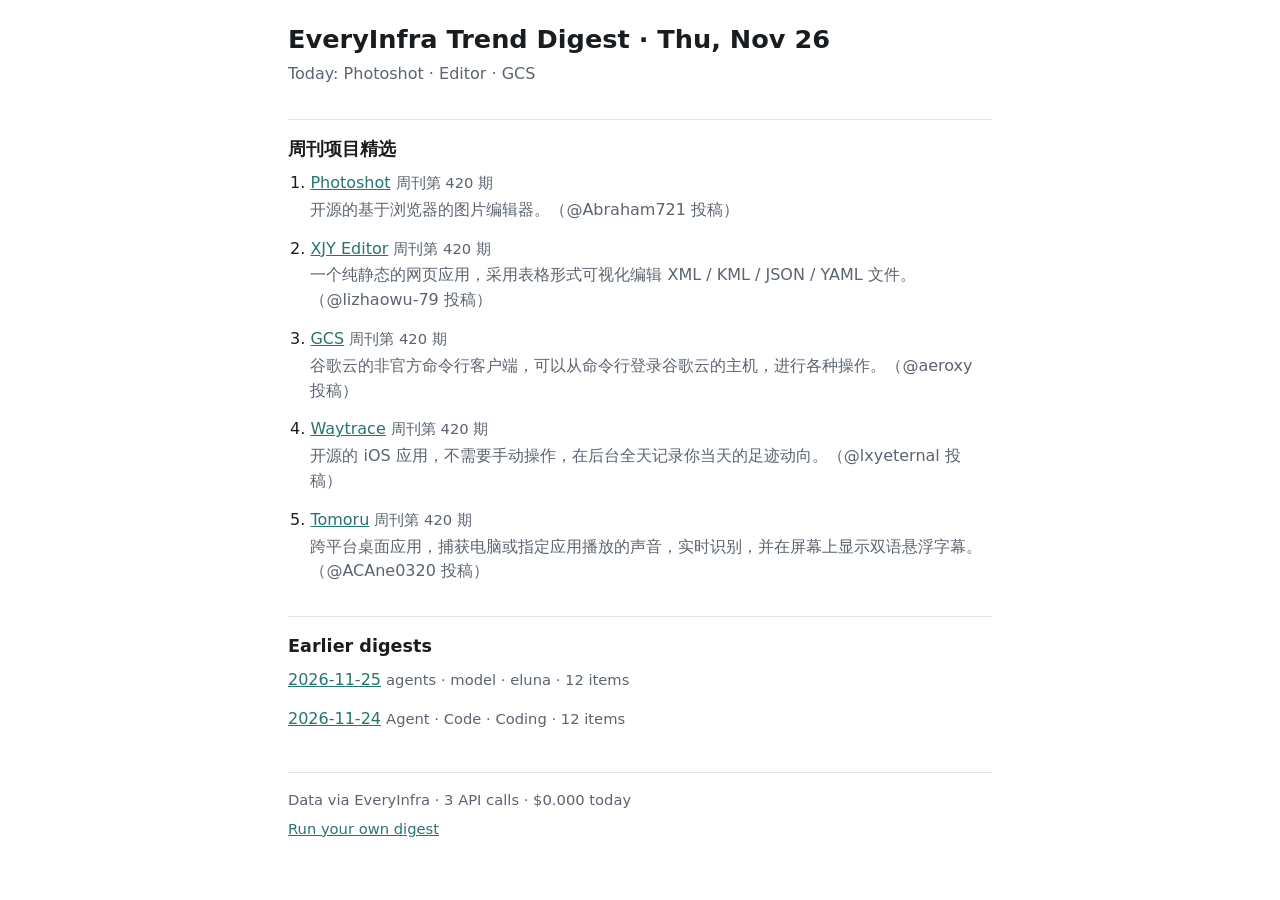
==== commit 10a5fb54: "Digest for 2026-11-26" ====
--- a/docs/index.html
+++ b/docs/index.html
@@ -3,48 +3,37 @@
 <head>
 <meta charset="utf-8">
 <meta name="viewport" content="width=device-width, initial-scale=1">
-<title>EveryInfra Trend Digest · Wed, Nov 25</title>
-<meta name="description" content="Trend digest for 2026-11-25: agents, model, eluna.">
-<meta property="og:title" content="EveryInfra Trend Digest · Wed, Nov 25">
-<meta property="og:description" content="Trend digest for 2026-11-25: agents, model, eluna.">
+<title>EveryInfra Trend Digest · Thu, Nov 26</title>
+<meta name="description" content="Trend digest for 2026-11-26: Photoshot, Editor, GCS.">
+<meta property="og:title" content="EveryInfra Trend Digest · Thu, Nov 26">
+<meta property="og:description" content="Trend digest for 2026-11-26: Photoshot, Editor, GCS.">
 <link rel="stylesheet" href="assets/style.css">
 </head>
 <body>
 <main>
 <header>
-<h1>EveryInfra Trend Digest · Wed, Nov 25</h1>
-<p class="keywords">Today: agents · model · eluna</p>
+<h1>EveryInfra Trend Digest · Thu, Nov 26</h1>
+<p class="keywords">Today: Photoshot · Editor · GCS</p>
 </header>
-<section id="producthunt">
-<h2>Product Hunt</h2>
+<section id="ruanyf_weekly">
+<h2>周刊项目精选</h2>
 <ol>
-<li><p class="item-title"><a href="https://www.producthunt.com/products/eluna" rel="noopener">eluna</a></p><p class="summary">Period tracker for couples that explains WHY, not just WHEN</p></li>
-<li><p class="item-title"><a href="https://www.producthunt.com/products/magi-1" rel="noopener">MAGI-2</a></p><p class="summary">Sand AI&#x27;s 480B model for cinematic video generation</p></li>
-<li><p class="item-title"><a href="https://www.producthunt.com/products/truastra" rel="noopener">TruAstra</a></p><p class="summary">Small practices based on your birthday + the current weather</p></li>
-<li><p class="item-title"><a href="https://www.producthunt.com/products/vibecode-surf" rel="noopener">VibeCode.surf</a></p><p class="summary">AI code editor where agents build, run and test your app</p></li>
-<li><p class="item-title"><a href="https://www.producthunt.com/products/vybe-4" rel="noopener">Falcon by Vybe</a></p><p class="summary">Falcon analyzes your competitors for free, then gets to work</p></li>
-<li><p class="item-title"><a href="https://www.producthunt.com/products/blink-35" rel="noopener">Blink</a></p><p class="summary">Describe any trade and watch Blink build it</p></li>
-<li><p class="item-title"><a href="https://www.producthunt.com/products/koed" rel="noopener">Koed</a></p><p class="summary">Supercharged Agents!</p></li>
-<li><p class="item-title"><a href="https://www.producthunt.com/products/qube-6" rel="noopener">Qube</a></p><p class="summary">An AI agent for anyone with the model of your choice</p></li>
-<li><p class="item-title"><a href="https://www.producthunt.com/products/myclaw-3-0" rel="noopener">MyClaw 3.0</a></p><p class="summary">Build an always-on AI team with shared memory</p></li>
-<li><p class="item-title"><a href="https://www.producthunt.com/products/fompi" rel="noopener">Fompi</a></p><p class="summary">Personal security &amp; privacy companion that calls out risks</p></li>
-</ol>
-</section>
-<section id="google_news">
-<h2>Google News · &quot;AI agents&quot;</h2>
-<ol>
-<li><p class="item-title"><a href="https://sifted.eu/articles/how-much-do-you-know-about-your-ai-agents-brnd/" rel="noopener">How much do you know about your AI agents?</a> <span class="metric">Sifted · 41m ago</span></p></li>
-<li><p class="item-title"><a href="https://thefinancialbrand.com/news/artificial-intelligence-banking/will-we-learn-to-trust-ai-agents-my-family-history-offers-a-clue-200890" rel="noopener">Will We Learn to Trust AI Agents? My Family History Offers a Clue</a> <span class="metric">The Financial Brand · 2h ago</span></p><p class="summary">AI agents may change banking, but customers will demand visibility, control, and accountability. AI agents are beginning to move beyond ...</p></li>
+<li><p class="item-title"><a href="https://github.com/abraham721/photoshot" rel="noopener">Photoshot</a> <span class="metric">周刊第 420 期</span></p><p class="summary">开源的基于浏览器的图片编辑器。（@Abraham721 投稿）</p></li>
+<li><p class="item-title"><a href="https://github.com/lizhaowu-79/xjyeditor" rel="noopener">XJY Editor</a> <span class="metric">周刊第 420 期</span></p><p class="summary">一个纯静态的网页应用，采用表格形式可视化编辑 XML / KML / JSON / YAML 文件。（@lizhaowu-79 投稿）</p></li>
+<li><p class="item-title"><a href="https://github.com/aeroxy/google-cloud-shell-cli" rel="noopener">GCS</a> <span class="metric">周刊第 420 期</span></p><p class="summary">谷歌云的非官方命令行客户端，可以从命令行登录谷歌云的主机，进行各种操作。（@aeroxy 投稿）</p></li>
+<li><p class="item-title"><a href="https://github.com/lxyeternal/pathtracker" rel="noopener">Waytrace</a> <span class="metric">周刊第 420 期</span></p><p class="summary">开源的 iOS 应用，不需要手动操作，在后台全天记录你当天的足迹动向。（@lxyeternal 投稿）</p></li>
+<li><p class="item-title"><a href="https://github.com/acane0320/tomoru" rel="noopener">Tomoru</a> <span class="metric">周刊第 420 期</span></p><p class="summary">跨平台桌面应用，捕获电脑或指定应用播放的声音，实时识别，并在屏幕上显示双语悬浮字幕。（@ACAne0320 投稿）</p></li>
 </ol>
 </section>
 <nav class="archive">
 <h2>Earlier digests</h2>
 <ul>
+<li><a href="archive/2026-11-25.html">2026-11-25</a> <span class="metric">agents · model · eluna · 12 items</span></li>
 <li><a href="archive/2026-11-24.html">2026-11-24</a> <span class="metric">Agent · Code · Coding · 12 items</span></li>
 </ul>
 </nav>
 <footer>
-<p>Data via EveryInfra · 3 API calls · $0.003 today</p>
+<p>Data via EveryInfra · 3 API calls · $0.000 today</p>
 <p><a href="https://github.com/everyinfra/trend-digest?utm_source=web-digest" rel="noopener">Run your own digest</a></p>
 </footer>
 </main>
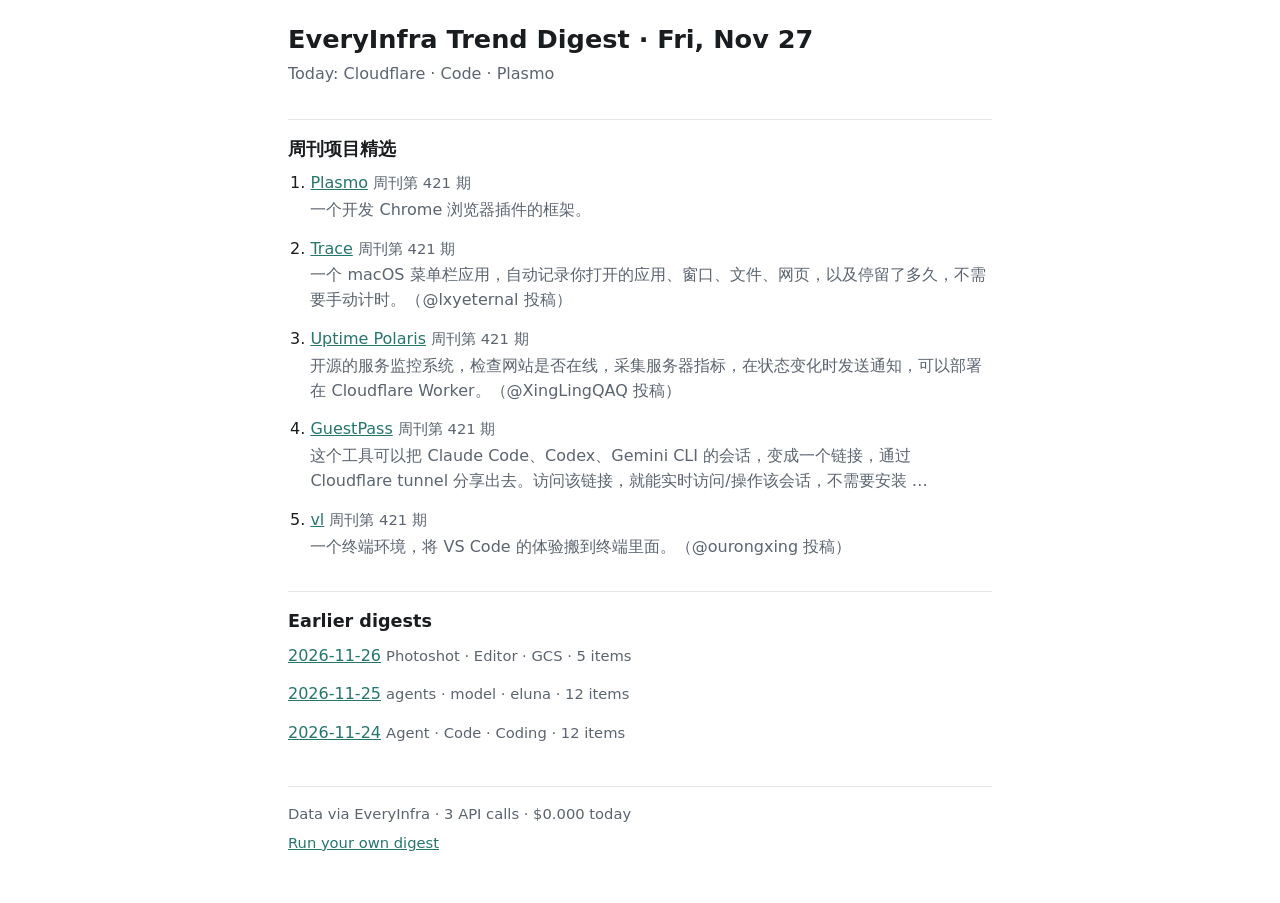
==== commit 61af961b: "Digest for 2026-11-27" ====
--- a/docs/index.html
+++ b/docs/index.html
@@ -3,31 +3,32 @@
 <head>
 <meta charset="utf-8">
 <meta name="viewport" content="width=device-width, initial-scale=1">
-<title>EveryInfra Trend Digest · Thu, Nov 26</title>
-<meta name="description" content="Trend digest for 2026-11-26: Photoshot, Editor, GCS.">
-<meta property="og:title" content="EveryInfra Trend Digest · Thu, Nov 26">
-<meta property="og:description" content="Trend digest for 2026-11-26: Photoshot, Editor, GCS.">
+<title>EveryInfra Trend Digest · Fri, Nov 27</title>
+<meta name="description" content="Trend digest for 2026-11-27: Cloudflare, Code, Plasmo.">
+<meta property="og:title" content="EveryInfra Trend Digest · Fri, Nov 27">
+<meta property="og:description" content="Trend digest for 2026-11-27: Cloudflare, Code, Plasmo.">
 <link rel="stylesheet" href="assets/style.css">
 </head>
 <body>
 <main>
 <header>
-<h1>EveryInfra Trend Digest · Thu, Nov 26</h1>
-<p class="keywords">Today: Photoshot · Editor · GCS</p>
+<h1>EveryInfra Trend Digest · Fri, Nov 27</h1>
+<p class="keywords">Today: Cloudflare · Code · Plasmo</p>
 </header>
 <section id="ruanyf_weekly">
 <h2>周刊项目精选</h2>
 <ol>
-<li><p class="item-title"><a href="https://github.com/abraham721/photoshot" rel="noopener">Photoshot</a> <span class="metric">周刊第 420 期</span></p><p class="summary">开源的基于浏览器的图片编辑器。（@Abraham721 投稿）</p></li>
-<li><p class="item-title"><a href="https://github.com/lizhaowu-79/xjyeditor" rel="noopener">XJY Editor</a> <span class="metric">周刊第 420 期</span></p><p class="summary">一个纯静态的网页应用，采用表格形式可视化编辑 XML / KML / JSON / YAML 文件。（@lizhaowu-79 投稿）</p></li>
-<li><p class="item-title"><a href="https://github.com/aeroxy/google-cloud-shell-cli" rel="noopener">GCS</a> <span class="metric">周刊第 420 期</span></p><p class="summary">谷歌云的非官方命令行客户端，可以从命令行登录谷歌云的主机，进行各种操作。（@aeroxy 投稿）</p></li>
-<li><p class="item-title"><a href="https://github.com/lxyeternal/pathtracker" rel="noopener">Waytrace</a> <span class="metric">周刊第 420 期</span></p><p class="summary">开源的 iOS 应用，不需要手动操作，在后台全天记录你当天的足迹动向。（@lxyeternal 投稿）</p></li>
-<li><p class="item-title"><a href="https://github.com/acane0320/tomoru" rel="noopener">Tomoru</a> <span class="metric">周刊第 420 期</span></p><p class="summary">跨平台桌面应用，捕获电脑或指定应用播放的声音，实时识别，并在屏幕上显示双语悬浮字幕。（@ACAne0320 投稿）</p></li>
+<li><p class="item-title"><a href="https://github.com/plasmohq/plasmo" rel="noopener">Plasmo</a> <span class="metric">周刊第 421 期</span></p><p class="summary">一个开发 Chrome 浏览器插件的框架。</p></li>
+<li><p class="item-title"><a href="https://github.com/lxyeternal/trace" rel="noopener">Trace</a> <span class="metric">周刊第 421 期</span></p><p class="summary">一个 macOS 菜单栏应用，自动记录你打开的应用、窗口、文件、网页，以及停留了多久，不需要手动计时。（@lxyeternal 投稿）</p></li>
+<li><p class="item-title"><a href="https://github.com/xinglingqaq/uptimepolaris" rel="noopener">Uptime Polaris</a> <span class="metric">周刊第 421 期</span></p><p class="summary">开源的服务监控系统，检查网站是否在线，采集服务器指标，在状态变化时发送通知，可以部署在 Cloudflare Worker。（@XingLingQAQ 投稿）</p></li>
+<li><p class="item-title"><a href="https://github.com/fengyiqicoder/guestpass" rel="noopener">GuestPass</a> <span class="metric">周刊第 421 期</span></p><p class="summary">这个工具可以把 Claude Code、Codex、Gemini CLI 的会话，变成一个链接，通过 Cloudflare tunnel 分享出去。访问该链接，就能实时访问/操作该会话，不需要安装 …</p></li>
+<li><p class="item-title"><a href="https://github.com/foursmith/vl" rel="noopener">vl</a> <span class="metric">周刊第 421 期</span></p><p class="summary">一个终端环境，将 VS Code 的体验搬到终端里面。（@ourongxing 投稿）</p></li>
 </ol>
 </section>
 <nav class="archive">
 <h2>Earlier digests</h2>
 <ul>
+<li><a href="archive/2026-11-26.html">2026-11-26</a> <span class="metric">Photoshot · Editor · GCS · 5 items</span></li>
 <li><a href="archive/2026-11-25.html">2026-11-25</a> <span class="metric">agents · model · eluna · 12 items</span></li>
 <li><a href="archive/2026-11-24.html">2026-11-24</a> <span class="metric">Agent · Code · Coding · 12 items</span></li>
 </ul>
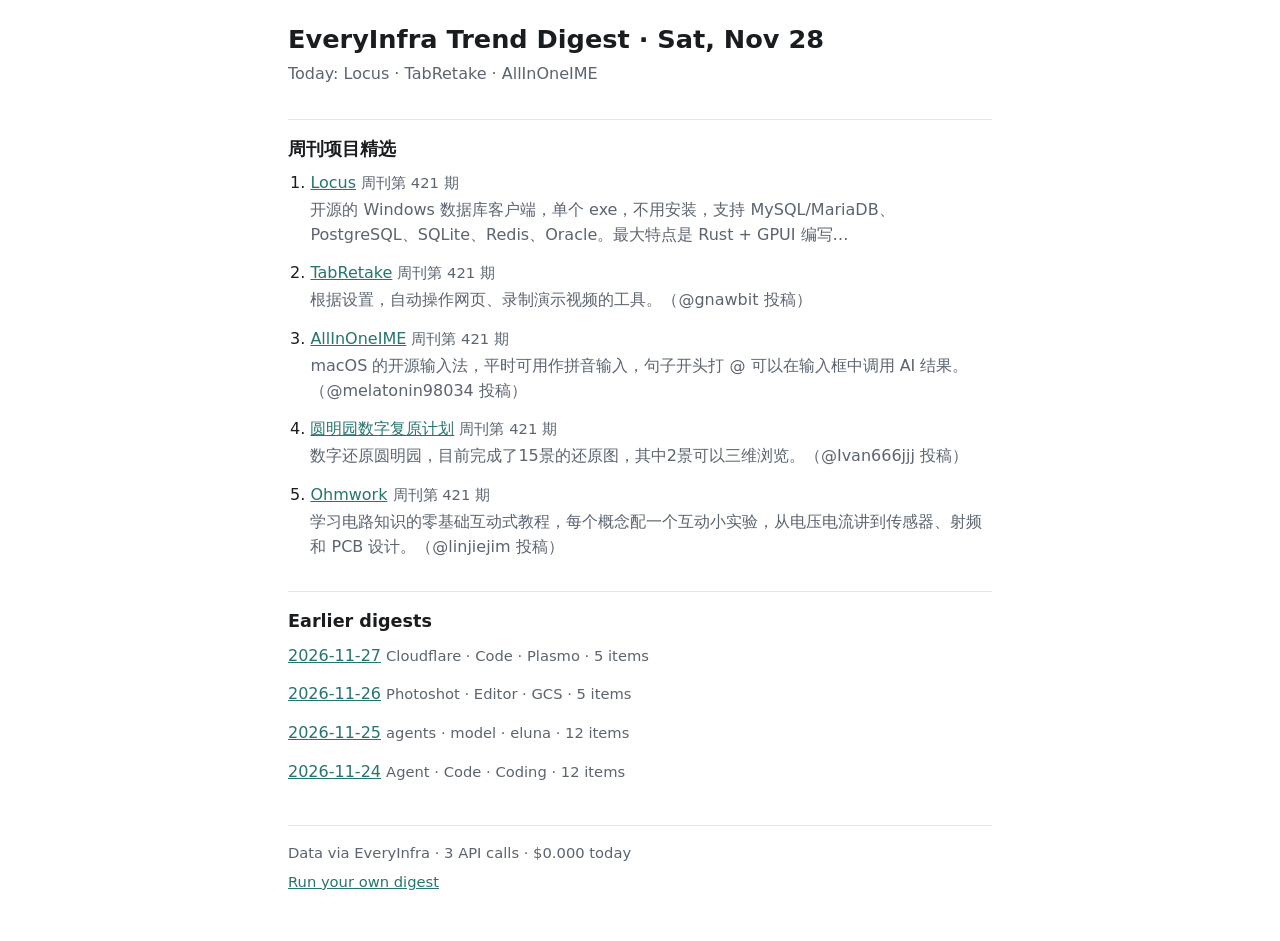
==== commit 4184ae45: "Digest for 2026-11-28" ====
--- a/docs/index.html
+++ b/docs/index.html
@@ -3,31 +3,32 @@
 <head>
 <meta charset="utf-8">
 <meta name="viewport" content="width=device-width, initial-scale=1">
-<title>EveryInfra Trend Digest · Fri, Nov 27</title>
-<meta name="description" content="Trend digest for 2026-11-27: Cloudflare, Code, Plasmo.">
-<meta property="og:title" content="EveryInfra Trend Digest · Fri, Nov 27">
-<meta property="og:description" content="Trend digest for 2026-11-27: Cloudflare, Code, Plasmo.">
+<title>EveryInfra Trend Digest · Sat, Nov 28</title>
+<meta name="description" content="Trend digest for 2026-11-28: Locus, TabRetake, AllInOneIME.">
+<meta property="og:title" content="EveryInfra Trend Digest · Sat, Nov 28">
+<meta property="og:description" content="Trend digest for 2026-11-28: Locus, TabRetake, AllInOneIME.">
 <link rel="stylesheet" href="assets/style.css">
 </head>
 <body>
 <main>
 <header>
-<h1>EveryInfra Trend Digest · Fri, Nov 27</h1>
-<p class="keywords">Today: Cloudflare · Code · Plasmo</p>
+<h1>EveryInfra Trend Digest · Sat, Nov 28</h1>
+<p class="keywords">Today: Locus · TabRetake · AllInOneIME</p>
 </header>
 <section id="ruanyf_weekly">
 <h2>周刊项目精选</h2>
 <ol>
-<li><p class="item-title"><a href="https://github.com/plasmohq/plasmo" rel="noopener">Plasmo</a> <span class="metric">周刊第 421 期</span></p><p class="summary">一个开发 Chrome 浏览器插件的框架。</p></li>
-<li><p class="item-title"><a href="https://github.com/lxyeternal/trace" rel="noopener">Trace</a> <span class="metric">周刊第 421 期</span></p><p class="summary">一个 macOS 菜单栏应用，自动记录你打开的应用、窗口、文件、网页，以及停留了多久，不需要手动计时。（@lxyeternal 投稿）</p></li>
-<li><p class="item-title"><a href="https://github.com/xinglingqaq/uptimepolaris" rel="noopener">Uptime Polaris</a> <span class="metric">周刊第 421 期</span></p><p class="summary">开源的服务监控系统，检查网站是否在线，采集服务器指标，在状态变化时发送通知，可以部署在 Cloudflare Worker。（@XingLingQAQ 投稿）</p></li>
-<li><p class="item-title"><a href="https://github.com/fengyiqicoder/guestpass" rel="noopener">GuestPass</a> <span class="metric">周刊第 421 期</span></p><p class="summary">这个工具可以把 Claude Code、Codex、Gemini CLI 的会话，变成一个链接，通过 Cloudflare tunnel 分享出去。访问该链接，就能实时访问/操作该会话，不需要安装 …</p></li>
-<li><p class="item-title"><a href="https://github.com/foursmith/vl" rel="noopener">vl</a> <span class="metric">周刊第 421 期</span></p><p class="summary">一个终端环境，将 VS Code 的体验搬到终端里面。（@ourongxing 投稿）</p></li>
+<li><p class="item-title"><a href="https://github.com/sao-coding/locus" rel="noopener">Locus</a> <span class="metric">周刊第 421 期</span></p><p class="summary">开源的 Windows 数据库客户端，单个 exe，不用安装，支持 MySQL/MariaDB、PostgreSQL、SQLite、Redis、Oracle。最大特点是 Rust + GPUI 编写…</p></li>
+<li><p class="item-title"><a href="https://github.com/gnawbit/tabretake" rel="noopener">TabRetake</a> <span class="metric">周刊第 421 期</span></p><p class="summary">根据设置，自动操作网页、录制演示视频的工具。（@gnawbit 投稿）</p></li>
+<li><p class="item-title"><a href="https://github.com/microz-llc/allinoneime" rel="noopener">AllInOneIME</a> <span class="metric">周刊第 421 期</span></p><p class="summary">macOS 的开源输入法，平时可用作拼音输入，句子开头打 @ 可以在输入框中调用 AI 结果。（@melatonin98034 投稿）</p></li>
+<li><p class="item-title"><a href="https://github.com/ivan666jjj/yuanmingyuan-restoration" rel="noopener">圆明园数字复原计划</a> <span class="metric">周刊第 421 期</span></p><p class="summary">数字还原圆明园，目前完成了15景的还原图，其中2景可以三维浏览。（@Ivan666jjj 投稿）</p></li>
+<li><p class="item-title"><a href="https://github.com/linjiejim/ohmwork" rel="noopener">Ohmwork</a> <span class="metric">周刊第 421 期</span></p><p class="summary">学习电路知识的零基础互动式教程，每个概念配一个互动小实验，从电压电流讲到传感器、射频和 PCB 设计。（@linjiejim 投稿）</p></li>
 </ol>
 </section>
 <nav class="archive">
 <h2>Earlier digests</h2>
 <ul>
+<li><a href="archive/2026-11-27.html">2026-11-27</a> <span class="metric">Cloudflare · Code · Plasmo · 5 items</span></li>
 <li><a href="archive/2026-11-26.html">2026-11-26</a> <span class="metric">Photoshot · Editor · GCS · 5 items</span></li>
 <li><a href="archive/2026-11-25.html">2026-11-25</a> <span class="metric">agents · model · eluna · 12 items</span></li>
 <li><a href="archive/2026-11-24.html">2026-11-24</a> <span class="metric">Agent · Code · Coding · 12 items</span></li>
